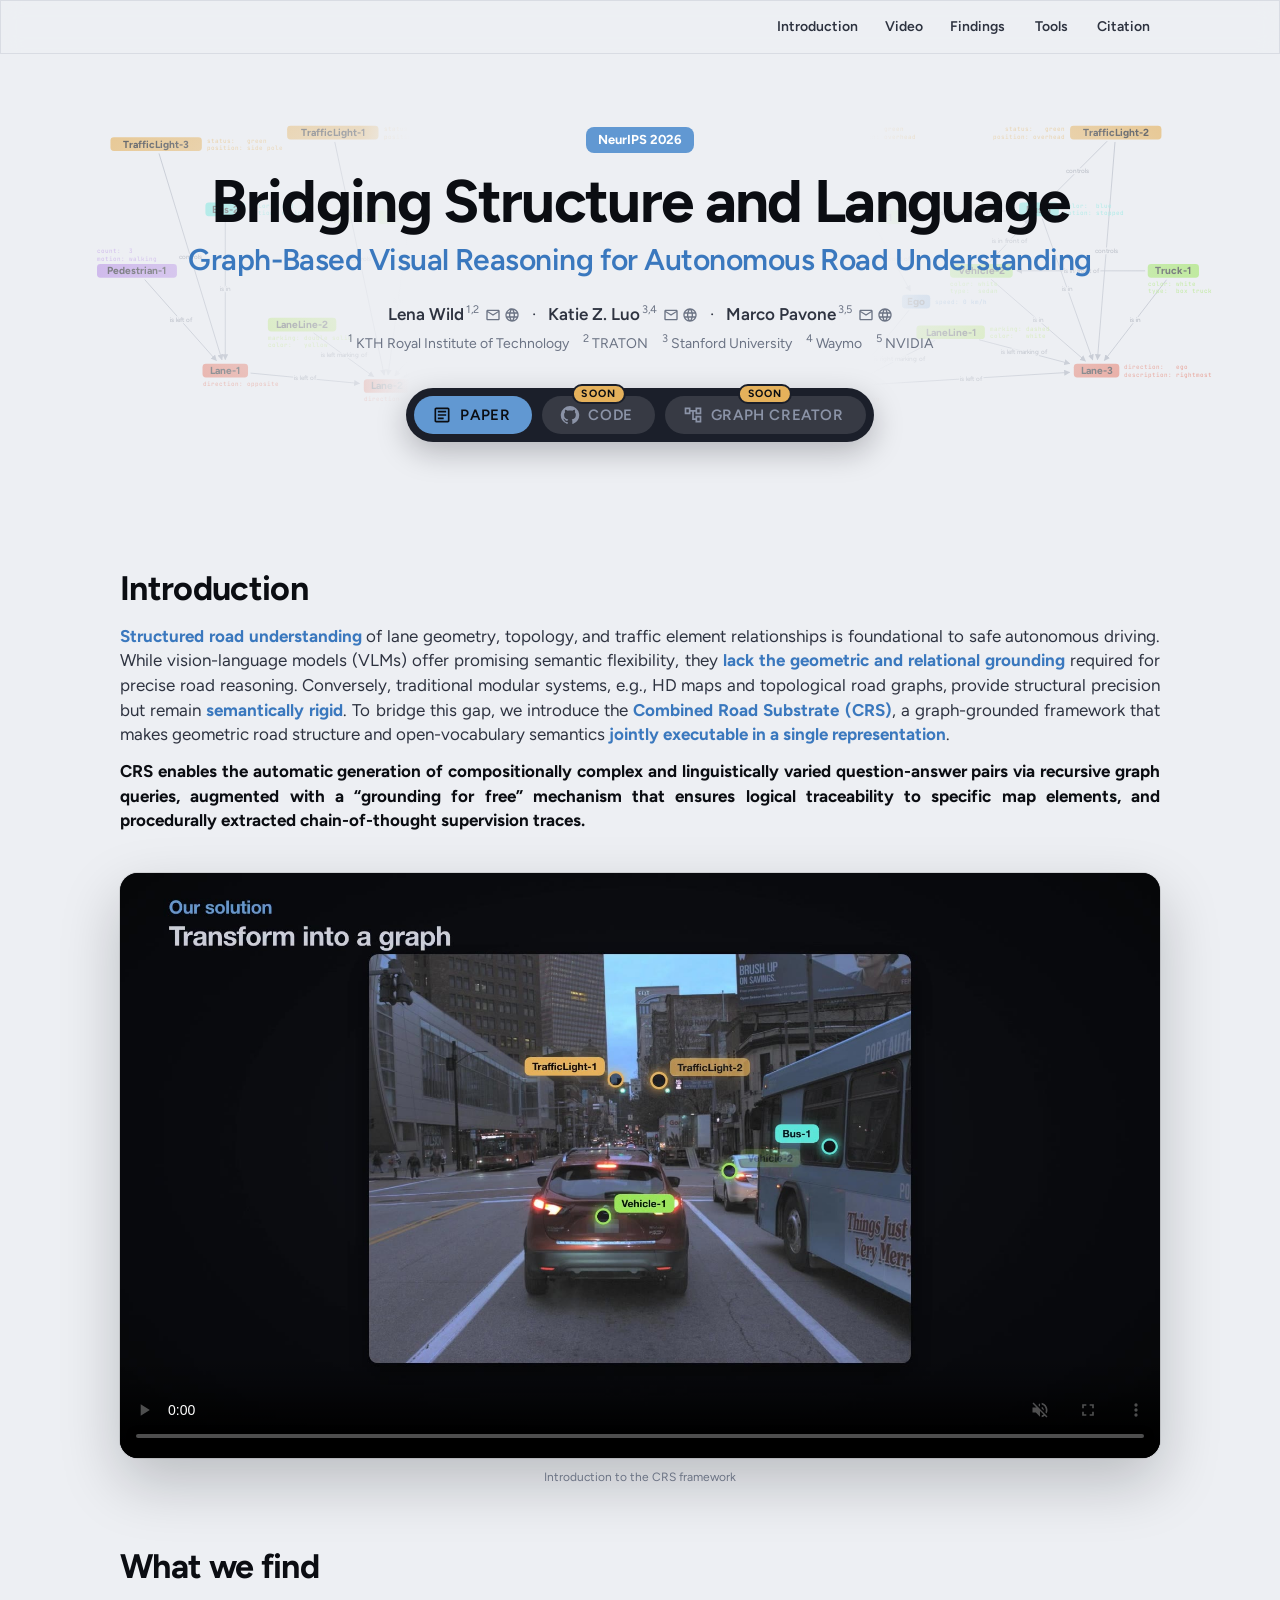
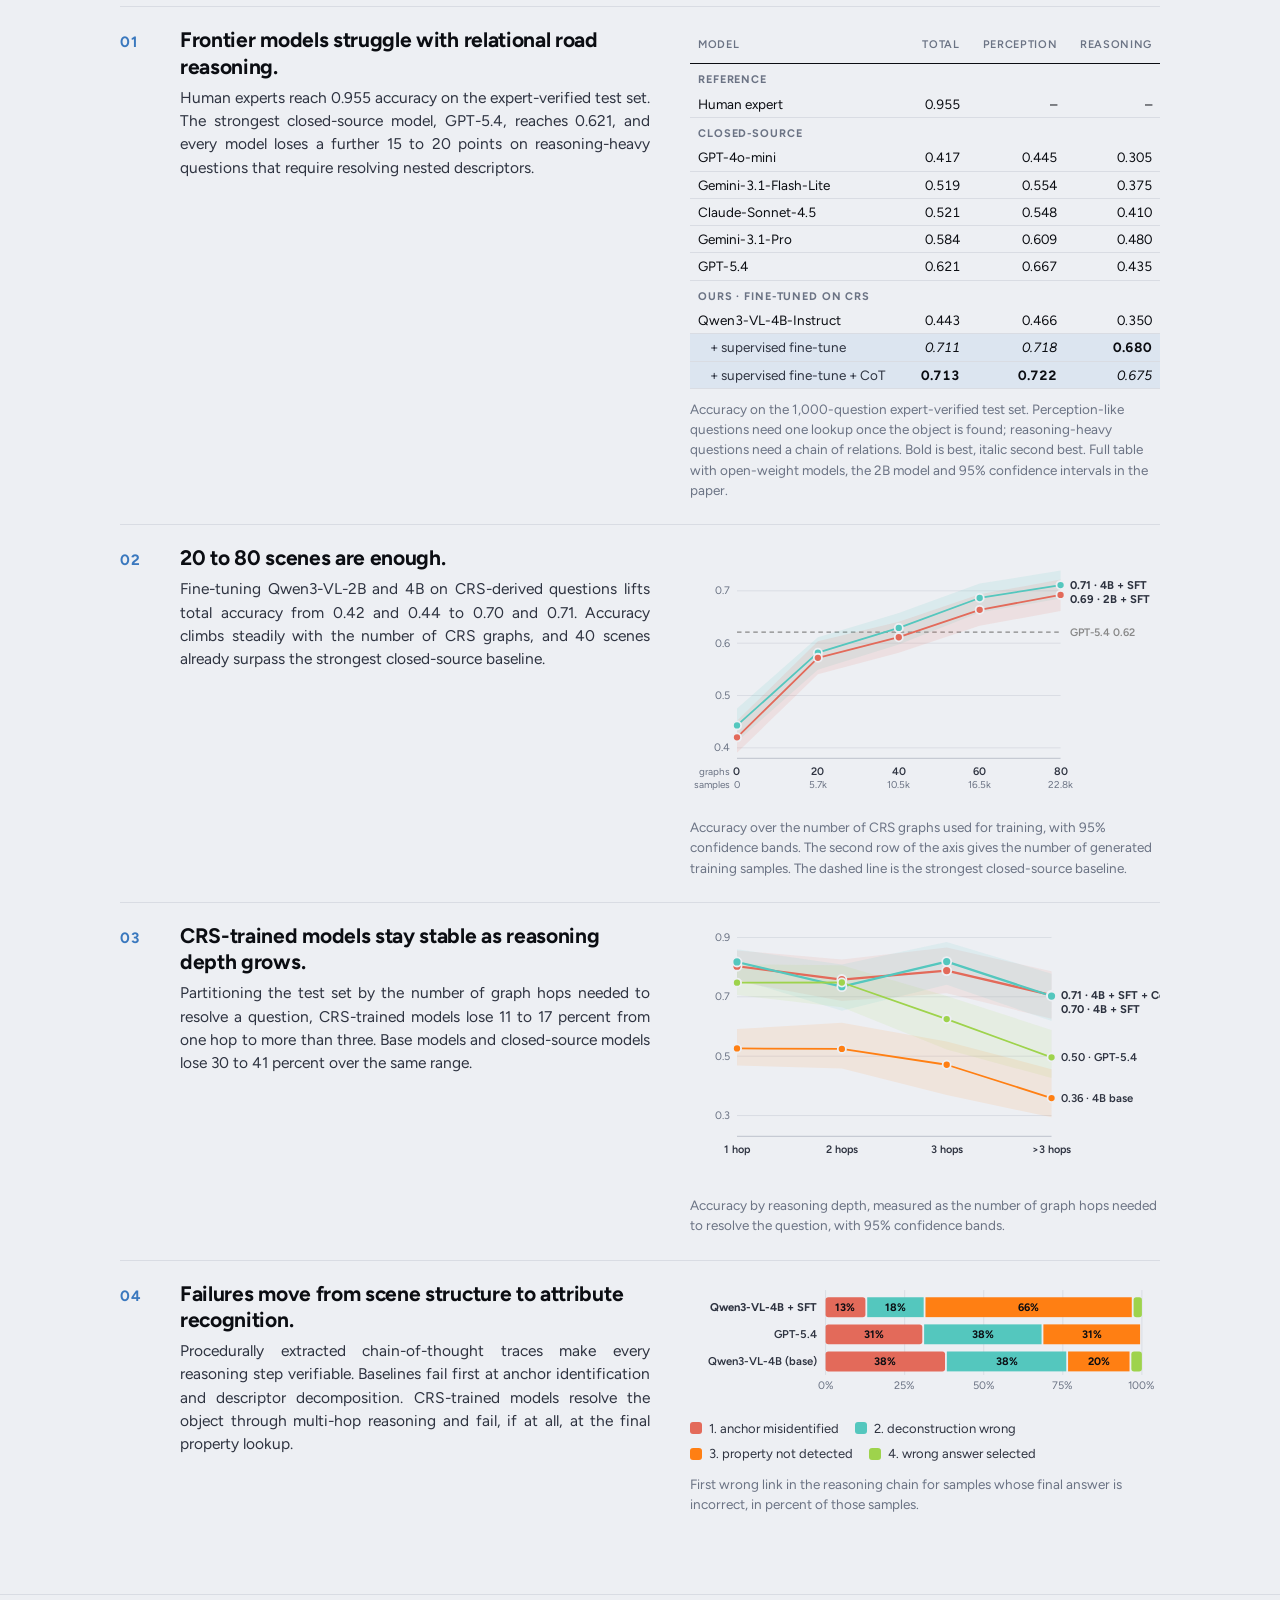
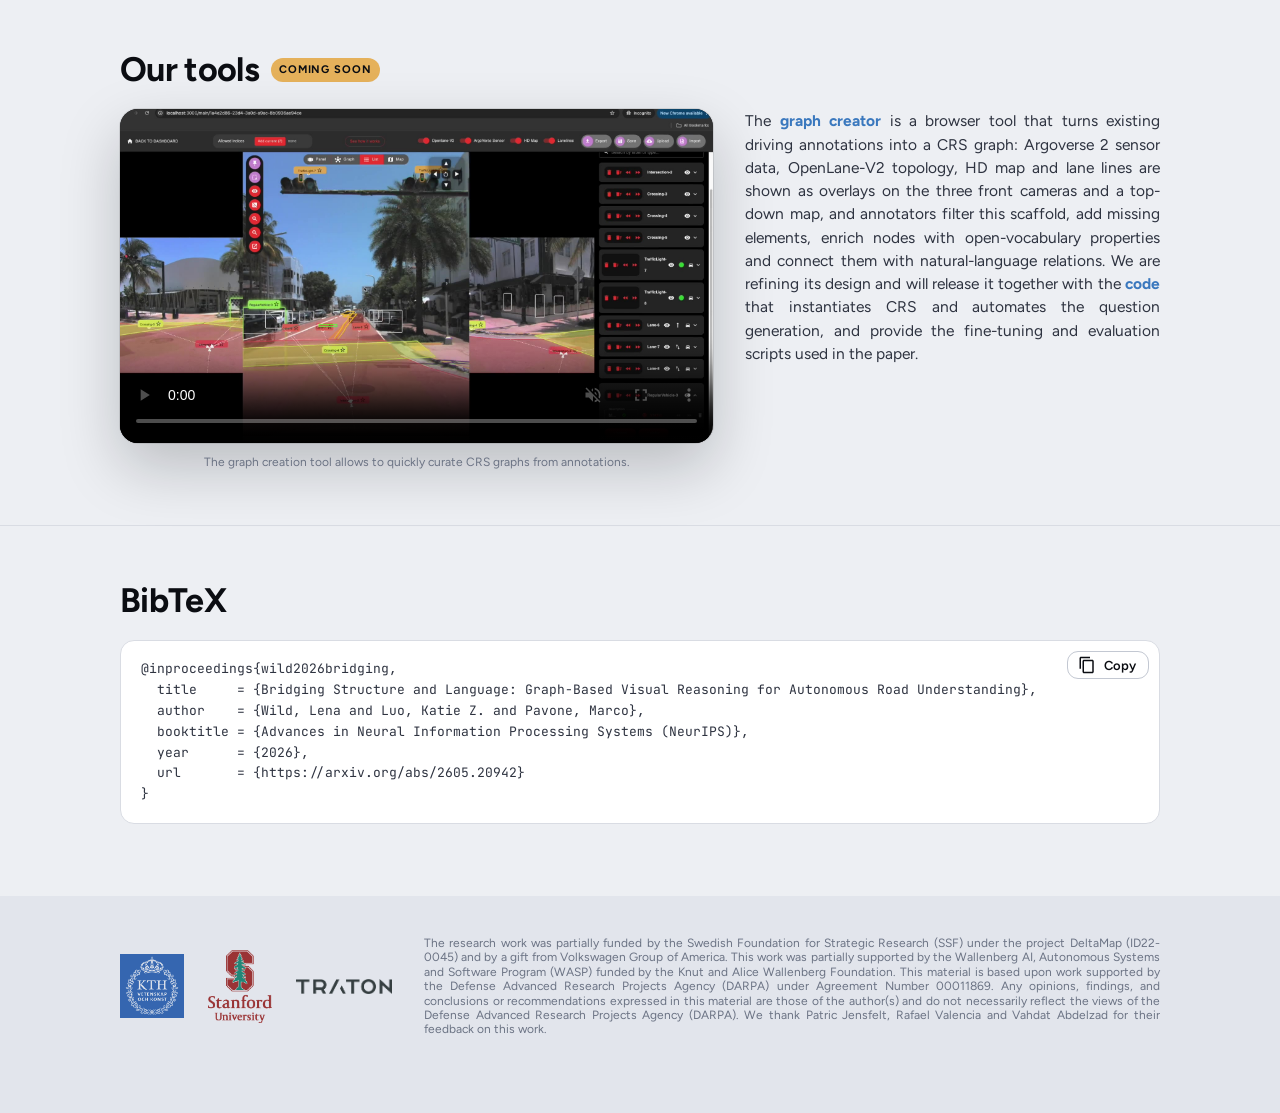
==== index.html @ 595185ef "Deploy project page" ====
<!doctype html>
<html lang="en">
  <head>
    <meta charset="utf-8" />
    <meta name="viewport" content="width=device-width, initial-scale=1" />
    <meta name="theme-color" content="#EDEFF3" />
    <title>Bridging Structure and Language</title>
    <meta name="description" content="Graph-Based Visual Reasoning for Autonomous Road Understanding. NeurIPS 2026." />
    <meta property="og:title" content="Bridging Structure and Language: Graph-Based Visual Reasoning for Autonomous Road Understanding" />
    <meta name="description" content="Project page of Bridging Structure and Language: Graph-Based Visual Reasoning for Autonomous Road Understanding (NeurIPS 2026)." />
    <meta property="og:url" content="https://kth-rpl.github.io/CRS/" />
    <meta property="og:image" content="https://kth-rpl.github.io/CRS/assets/poster_16x9.jpg" />
    <meta name="twitter:card" content="summary_large_image" />
    <link rel="icon" type="image/png" href="assets/favicon.png" />
    <link rel="preconnect" href="https://fonts.googleapis.com" />
    <link rel="preconnect" href="https://fonts.gstatic.com" crossorigin />
    <link href="https://fonts.googleapis.com/css2?family=Figtree:wght@400;500;600;700;800&family=JetBrains+Mono:wght@400;500&display=swap" rel="stylesheet" />
    <script type="module" crossorigin src="./assets/index-DBxFjmWR.js"></script>
  </head>
  <body>
    <div id="root"></div>
  </body>
</html>
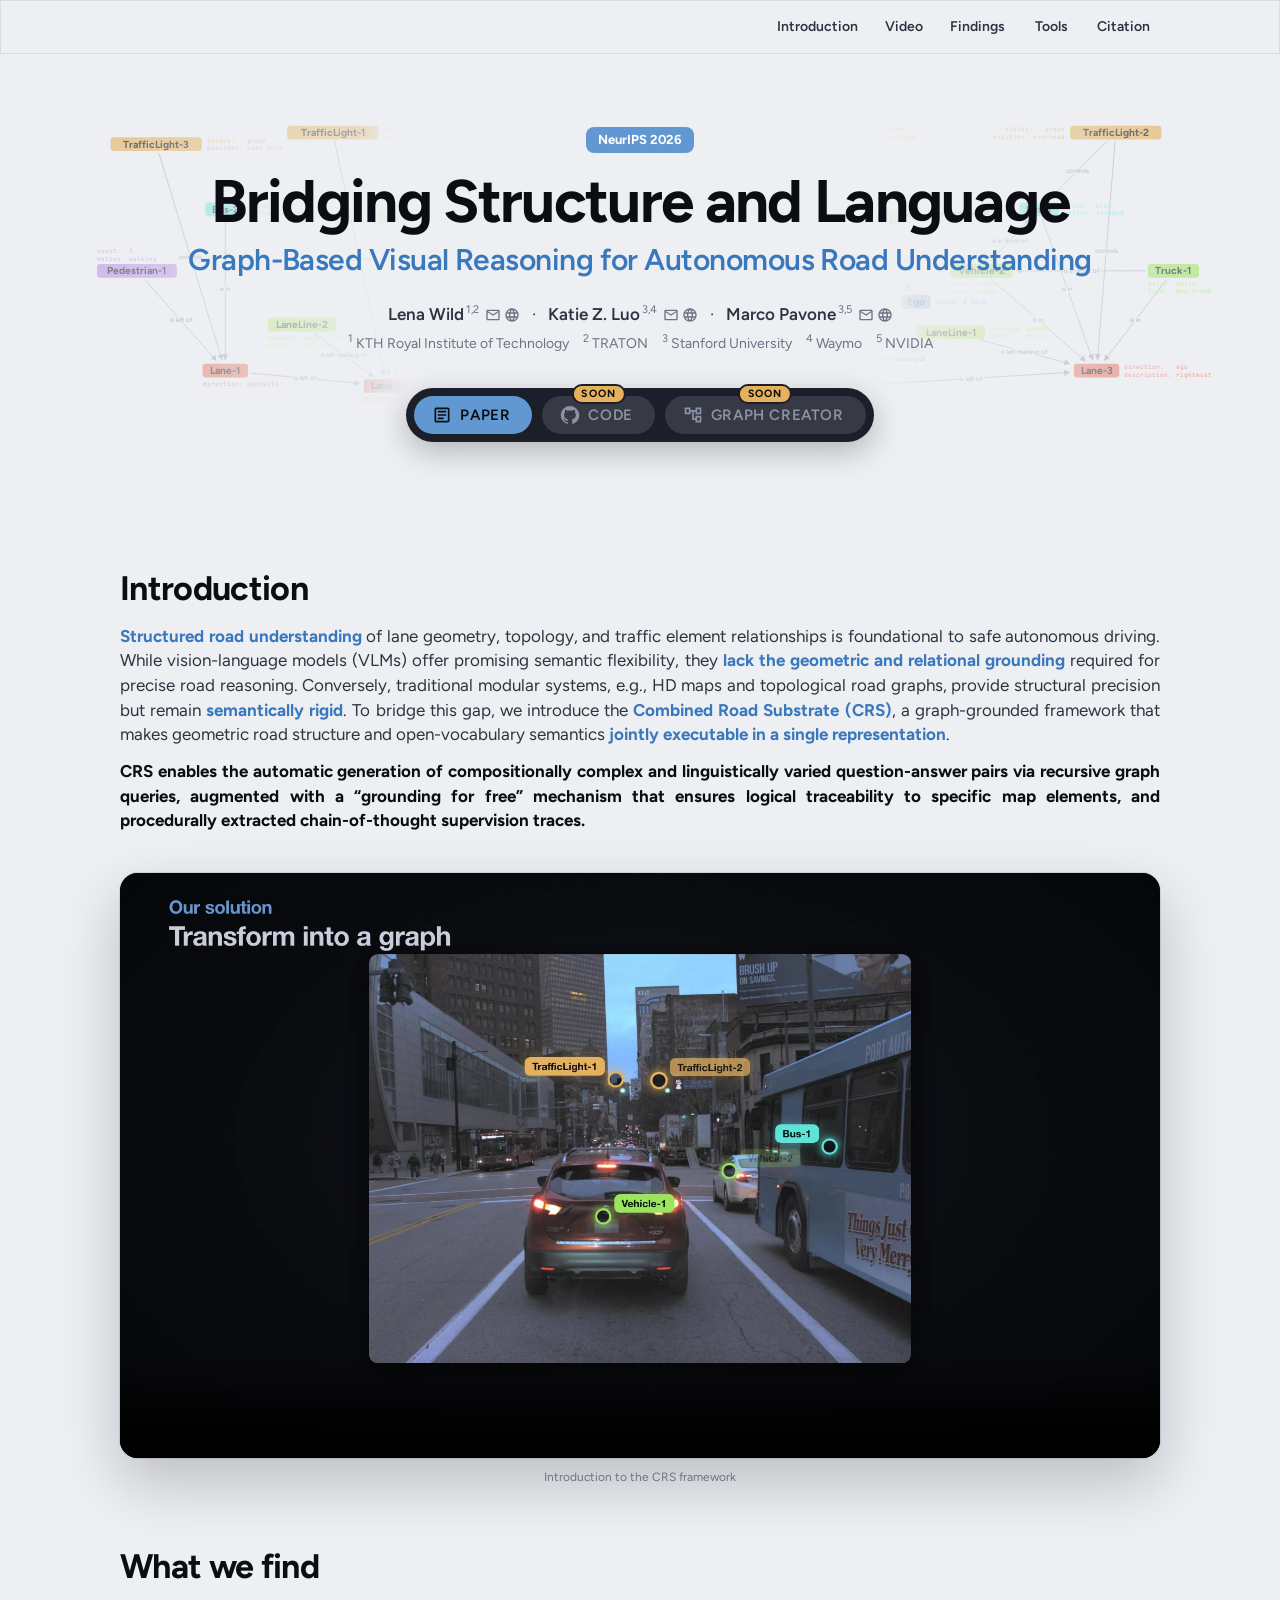
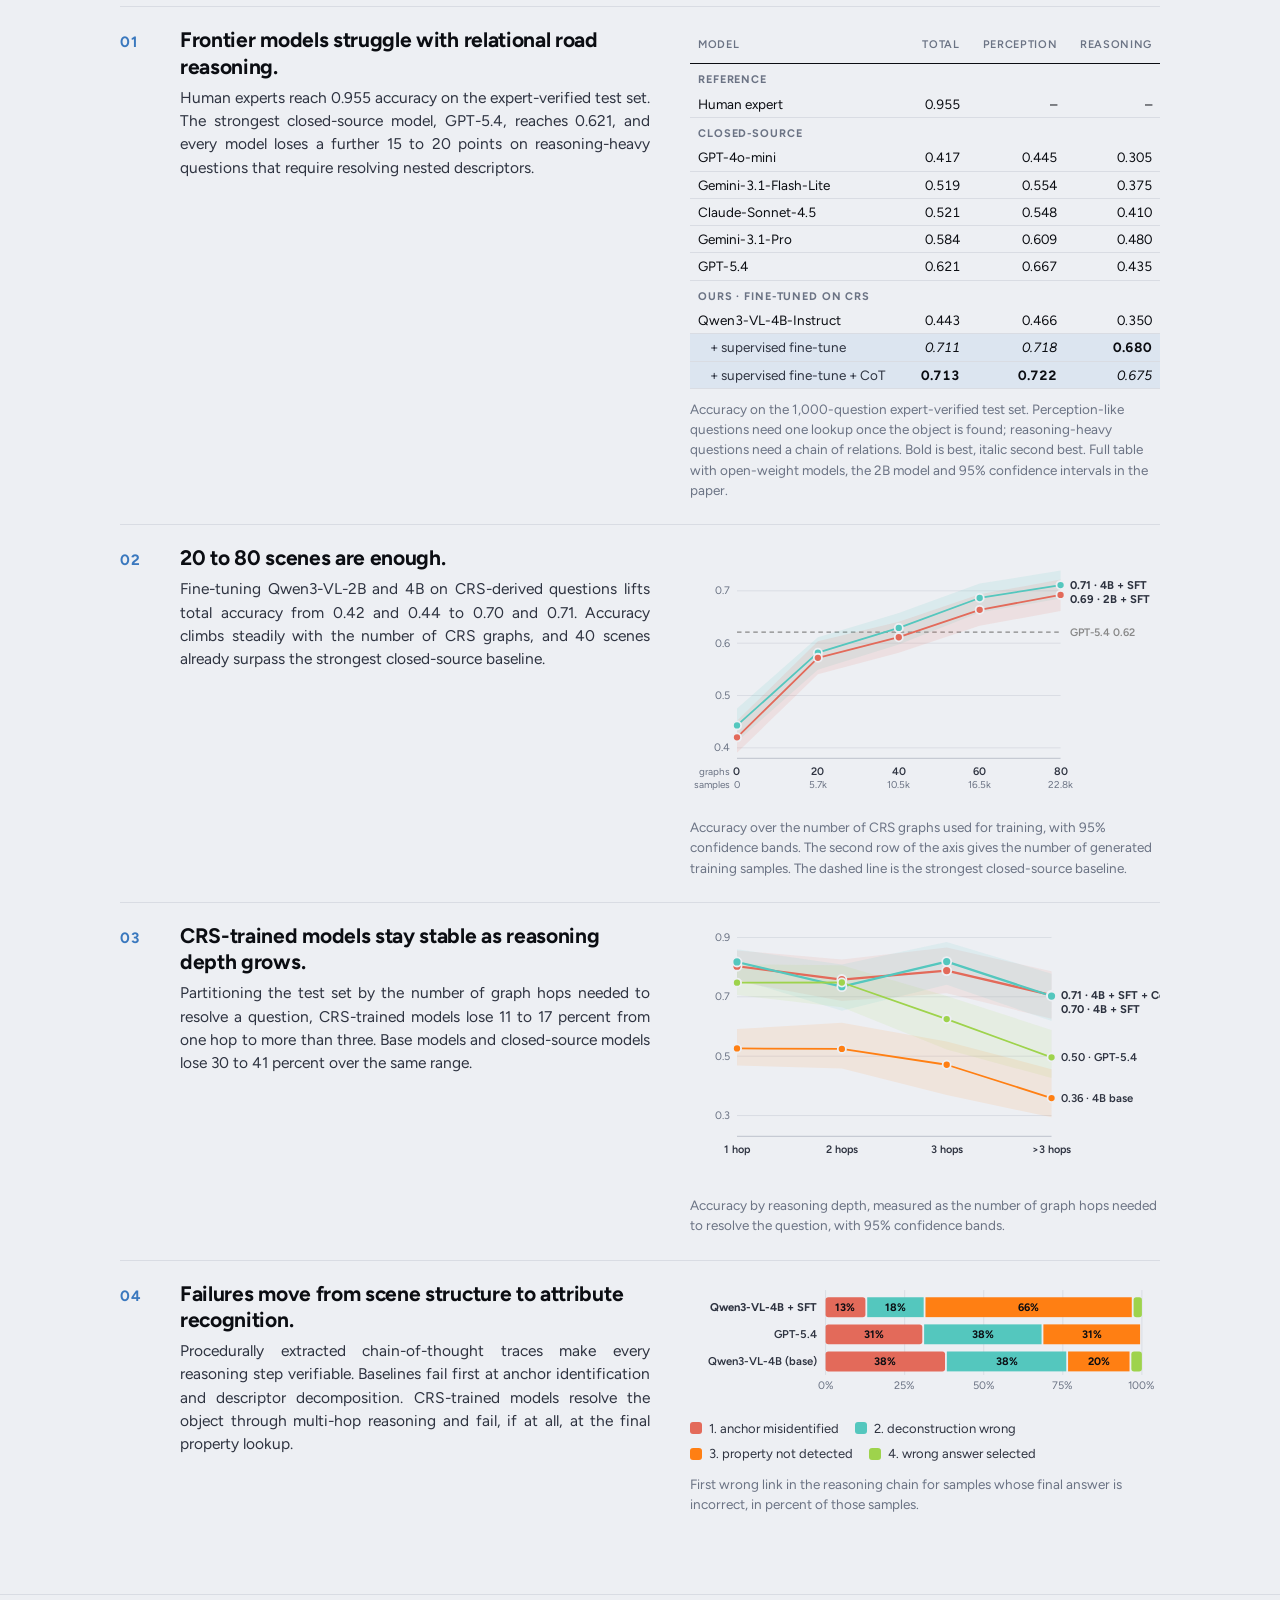
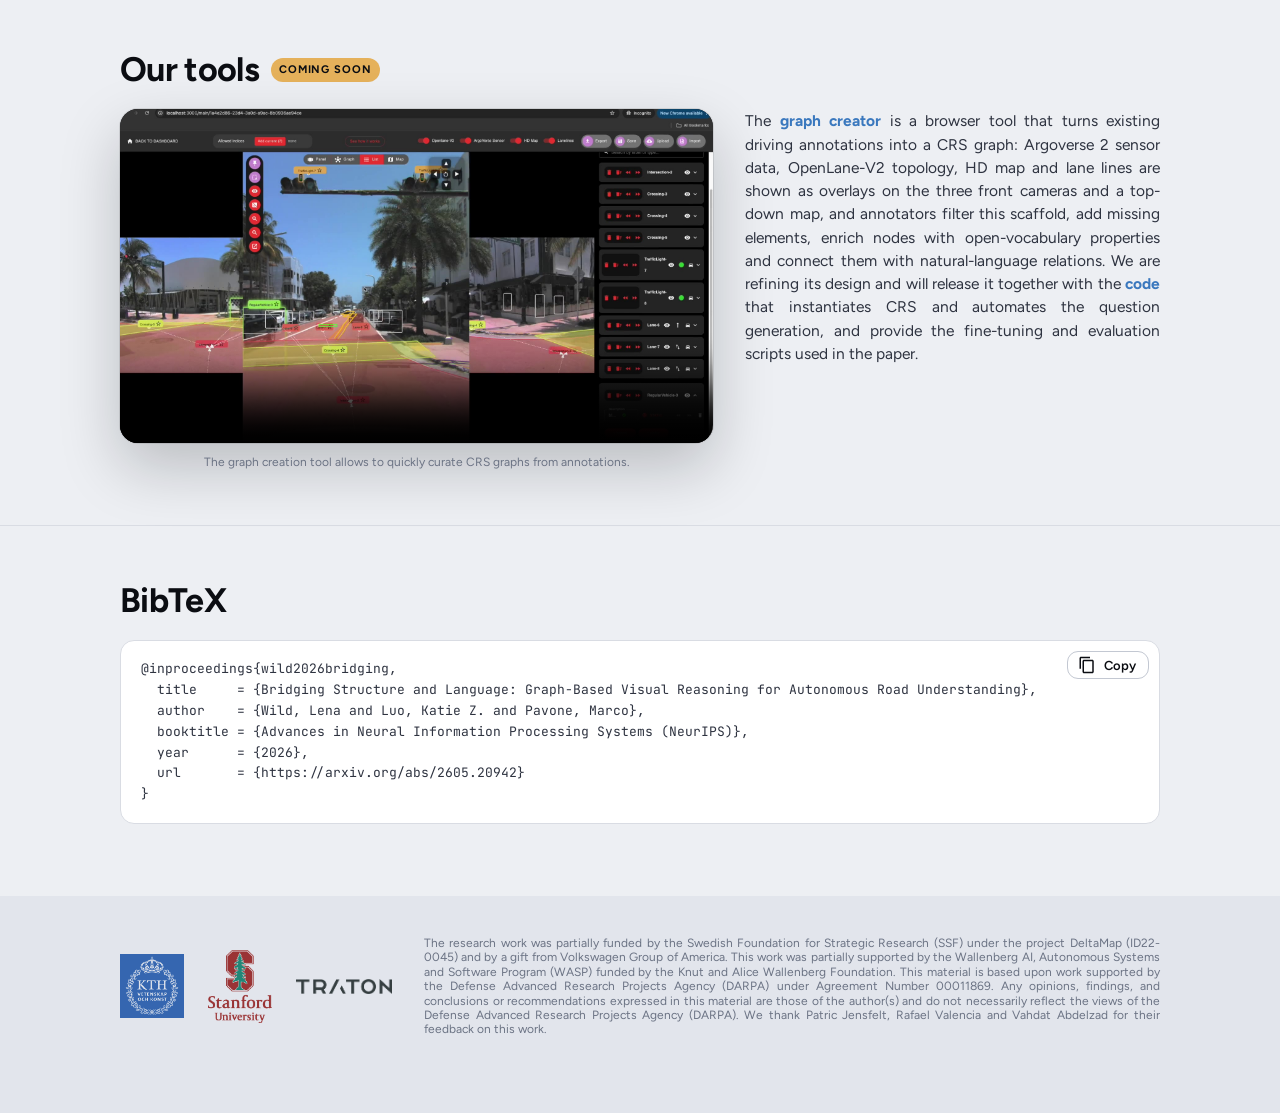
==== commit dda26a07: "Update project page" ====
--- a/index.html
+++ b/index.html
@@ -5,6 +5,7 @@
     <meta name="viewport" content="width=device-width, initial-scale=1" />
     <meta name="theme-color" content="#EDEFF3" />
     <title>Bridging Structure and Language</title>
+    <meta name="google-site-verification" content="Tg61ISgR9sNg04dQWf-tKXcnNvo4r6Xt6r5RiCtUGIg" />
     <meta name="description" content="Graph-Based Visual Reasoning for Autonomous Road Understanding. NeurIPS 2026." />
     <meta property="og:title" content="Bridging Structure and Language: Graph-Based Visual Reasoning for Autonomous Road Understanding" />
     <meta name="description" content="Project page of Bridging Structure and Language: Graph-Based Visual Reasoning for Autonomous Road Understanding (NeurIPS 2026)." />
@@ -15,6 +16,8 @@
     <link rel="preconnect" href="https://fonts.googleapis.com" />
     <link rel="preconnect" href="https://fonts.gstatic.com" crossorigin />
     <link href="https://fonts.googleapis.com/css2?family=Figtree:wght@400;500;600;700;800&family=JetBrains+Mono:wght@400;500&display=swap" rel="stylesheet" />
+    <script data-goatcounter="https://lw2.goatcounter.com/count"
+        async src="//gc.zgo.at/count.js"></script>
     <script type="module" crossorigin src="./assets/index-DBxFjmWR.js"></script>
   </head>
   <body>
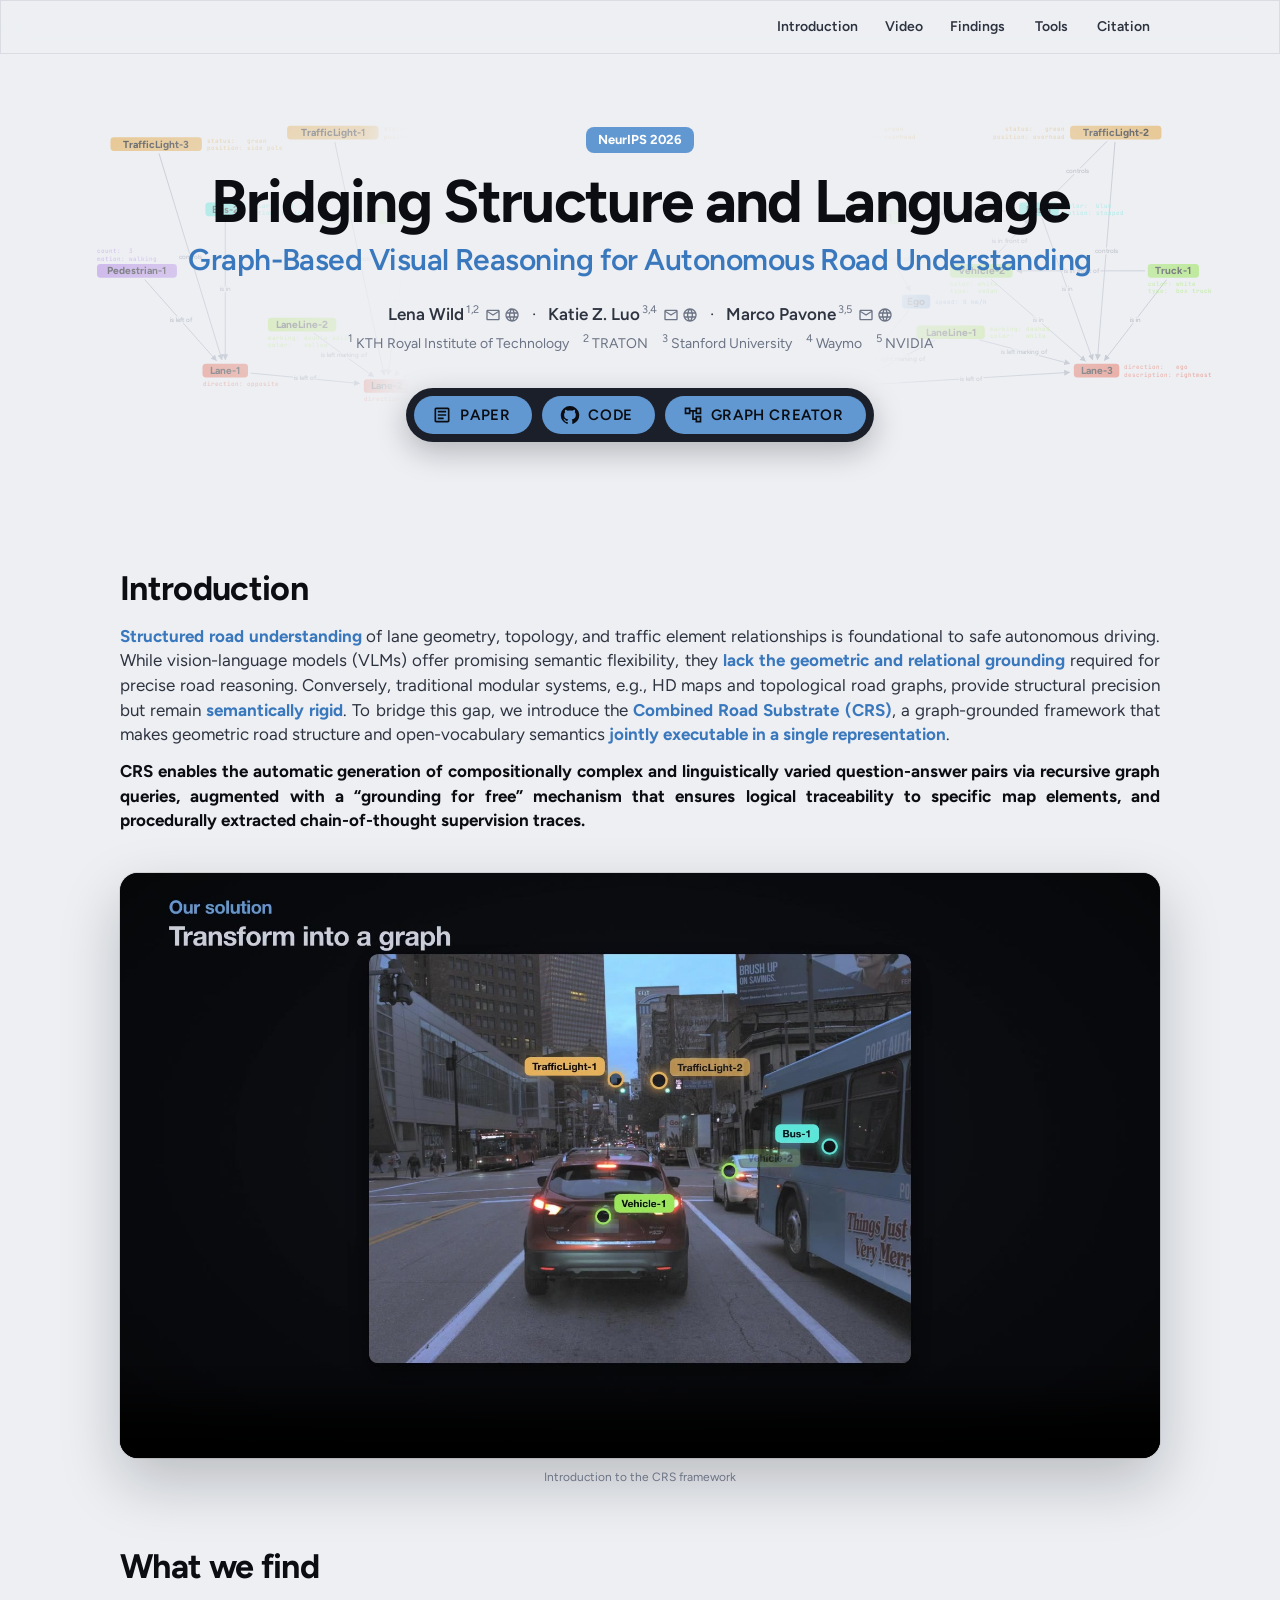
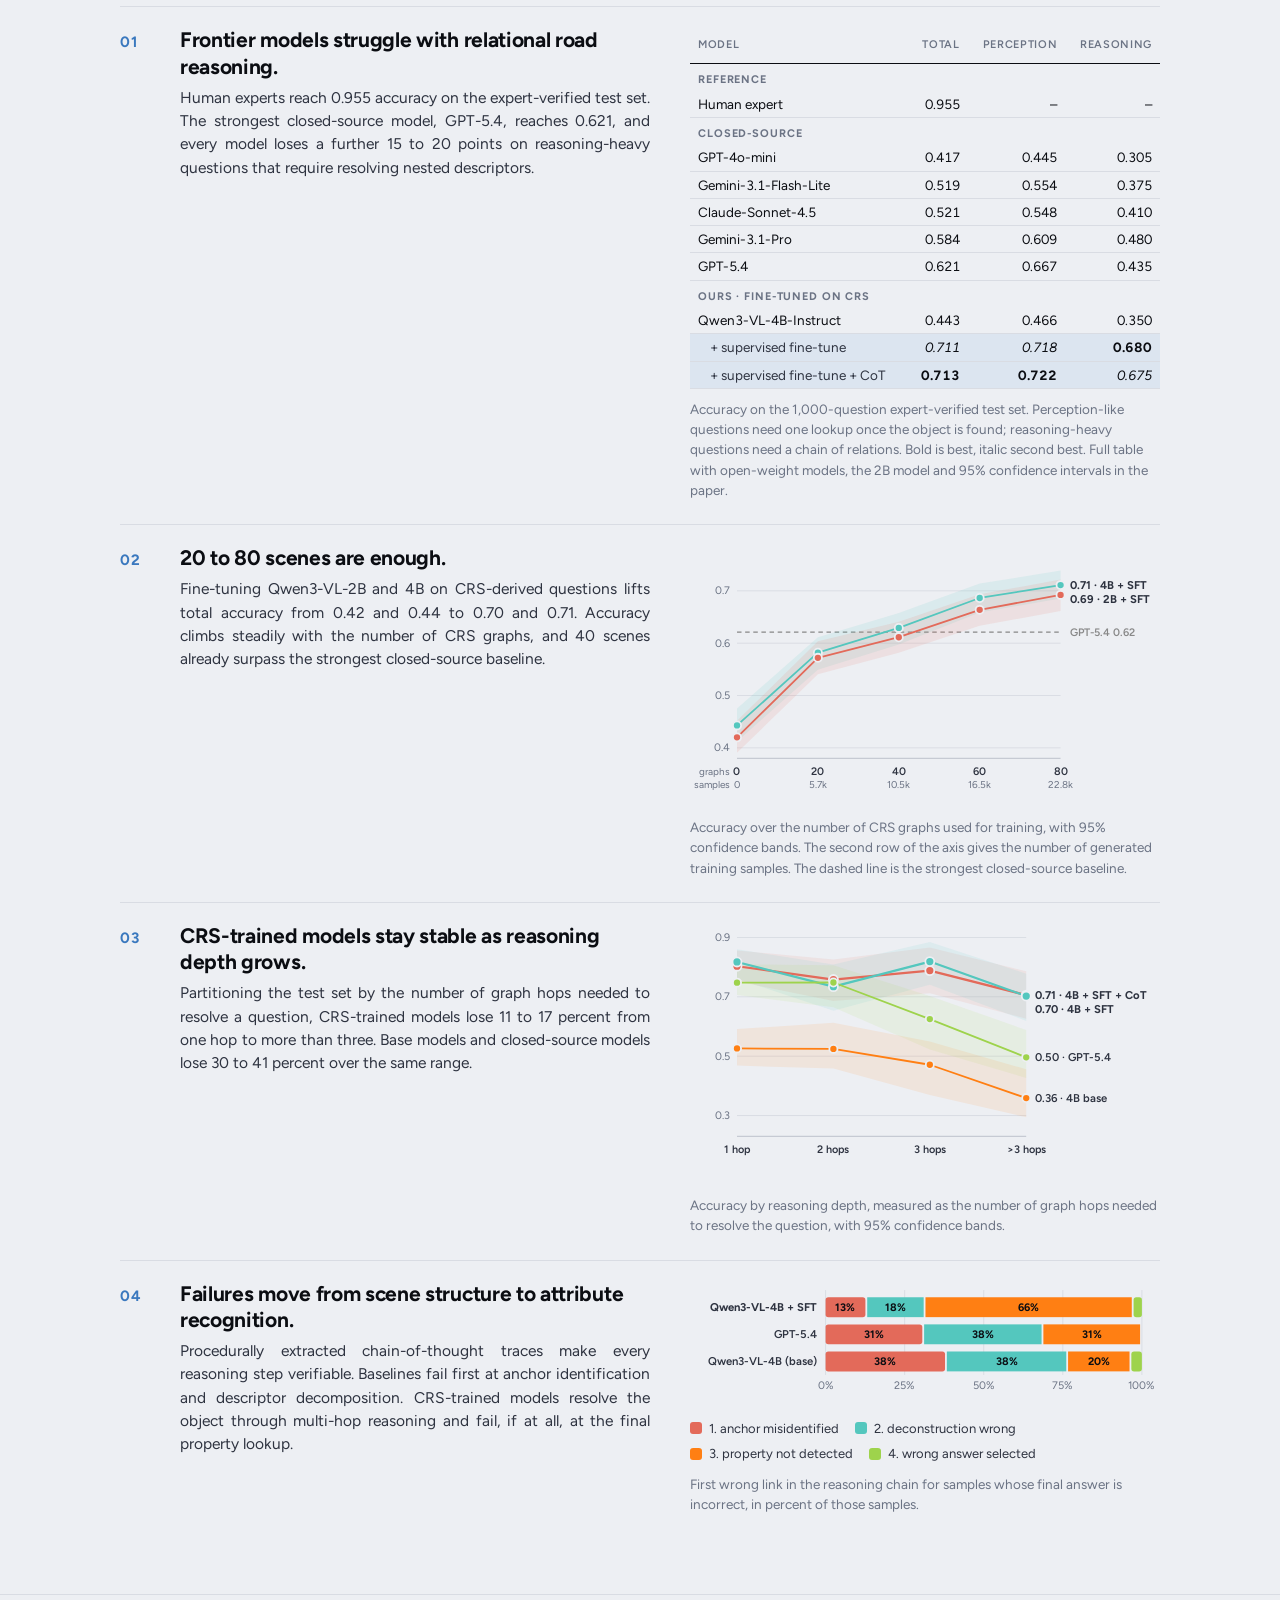
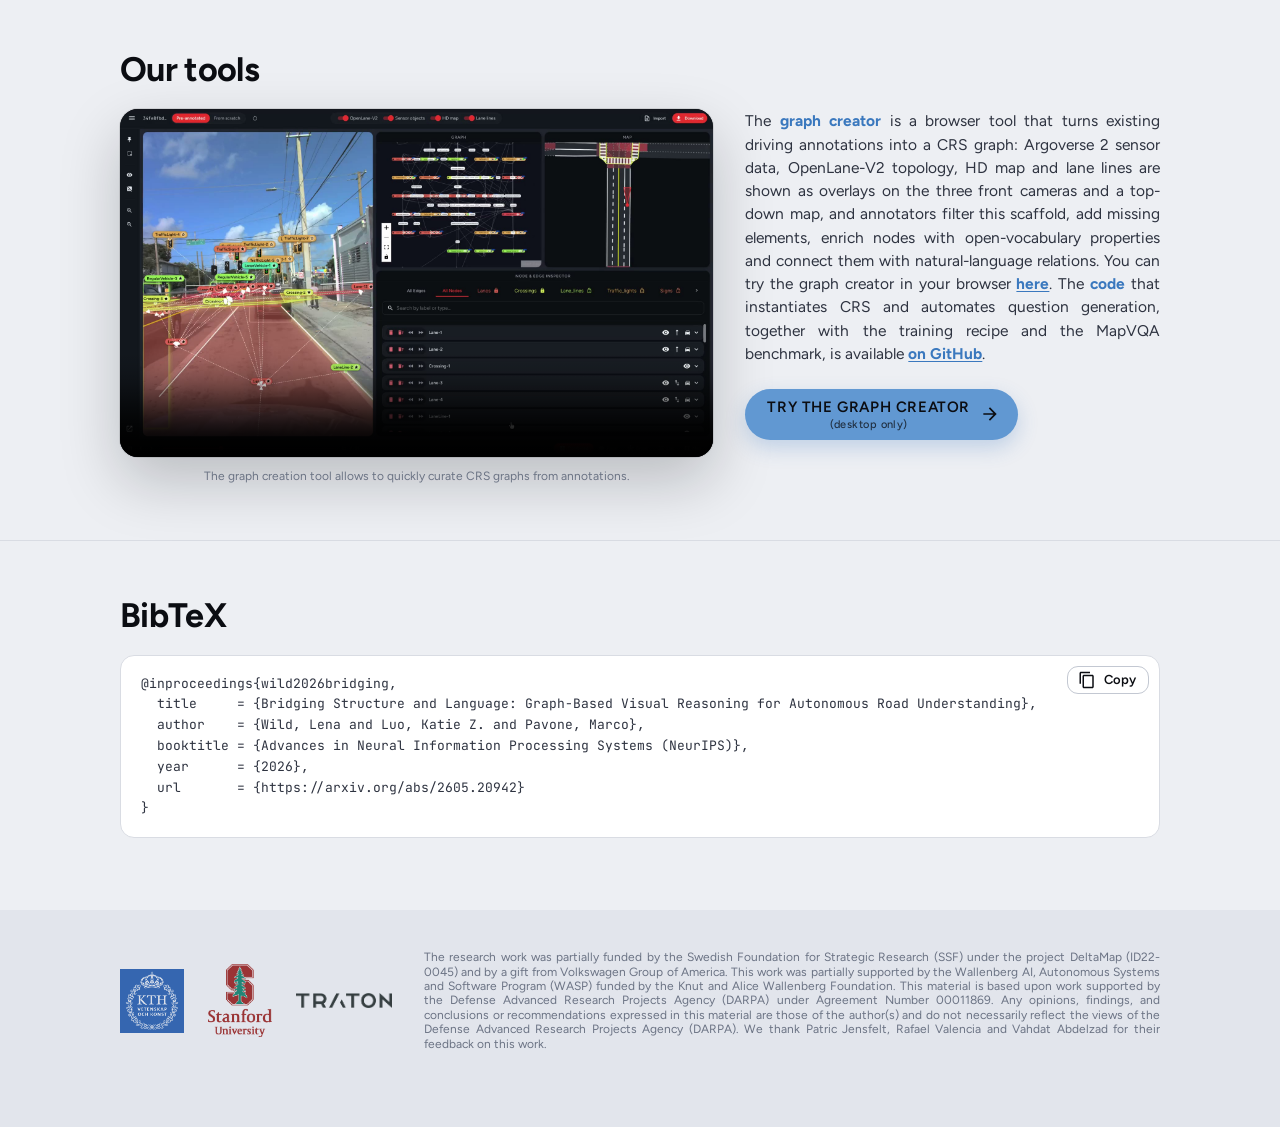
==== commit 56d2072a: "Deploy project page 2026-11-24T12:36Z" ====
--- a/index.html
+++ b/index.html
@@ -18,7 +18,7 @@
     <link href="https://fonts.googleapis.com/css2?family=Figtree:wght@400;500;600;700;800&family=JetBrains+Mono:wght@400;500&display=swap" rel="stylesheet" />
     <script data-goatcounter="https://lw2.goatcounter.com/count"
         async src="//gc.zgo.at/count.js"></script>
-    <script type="module" crossorigin src="./assets/index-DBxFjmWR.js"></script>
+    <script type="module" crossorigin src="./assets/index-DOOVzUex.js"></script>
   </head>
   <body>
     <div id="root"></div>
